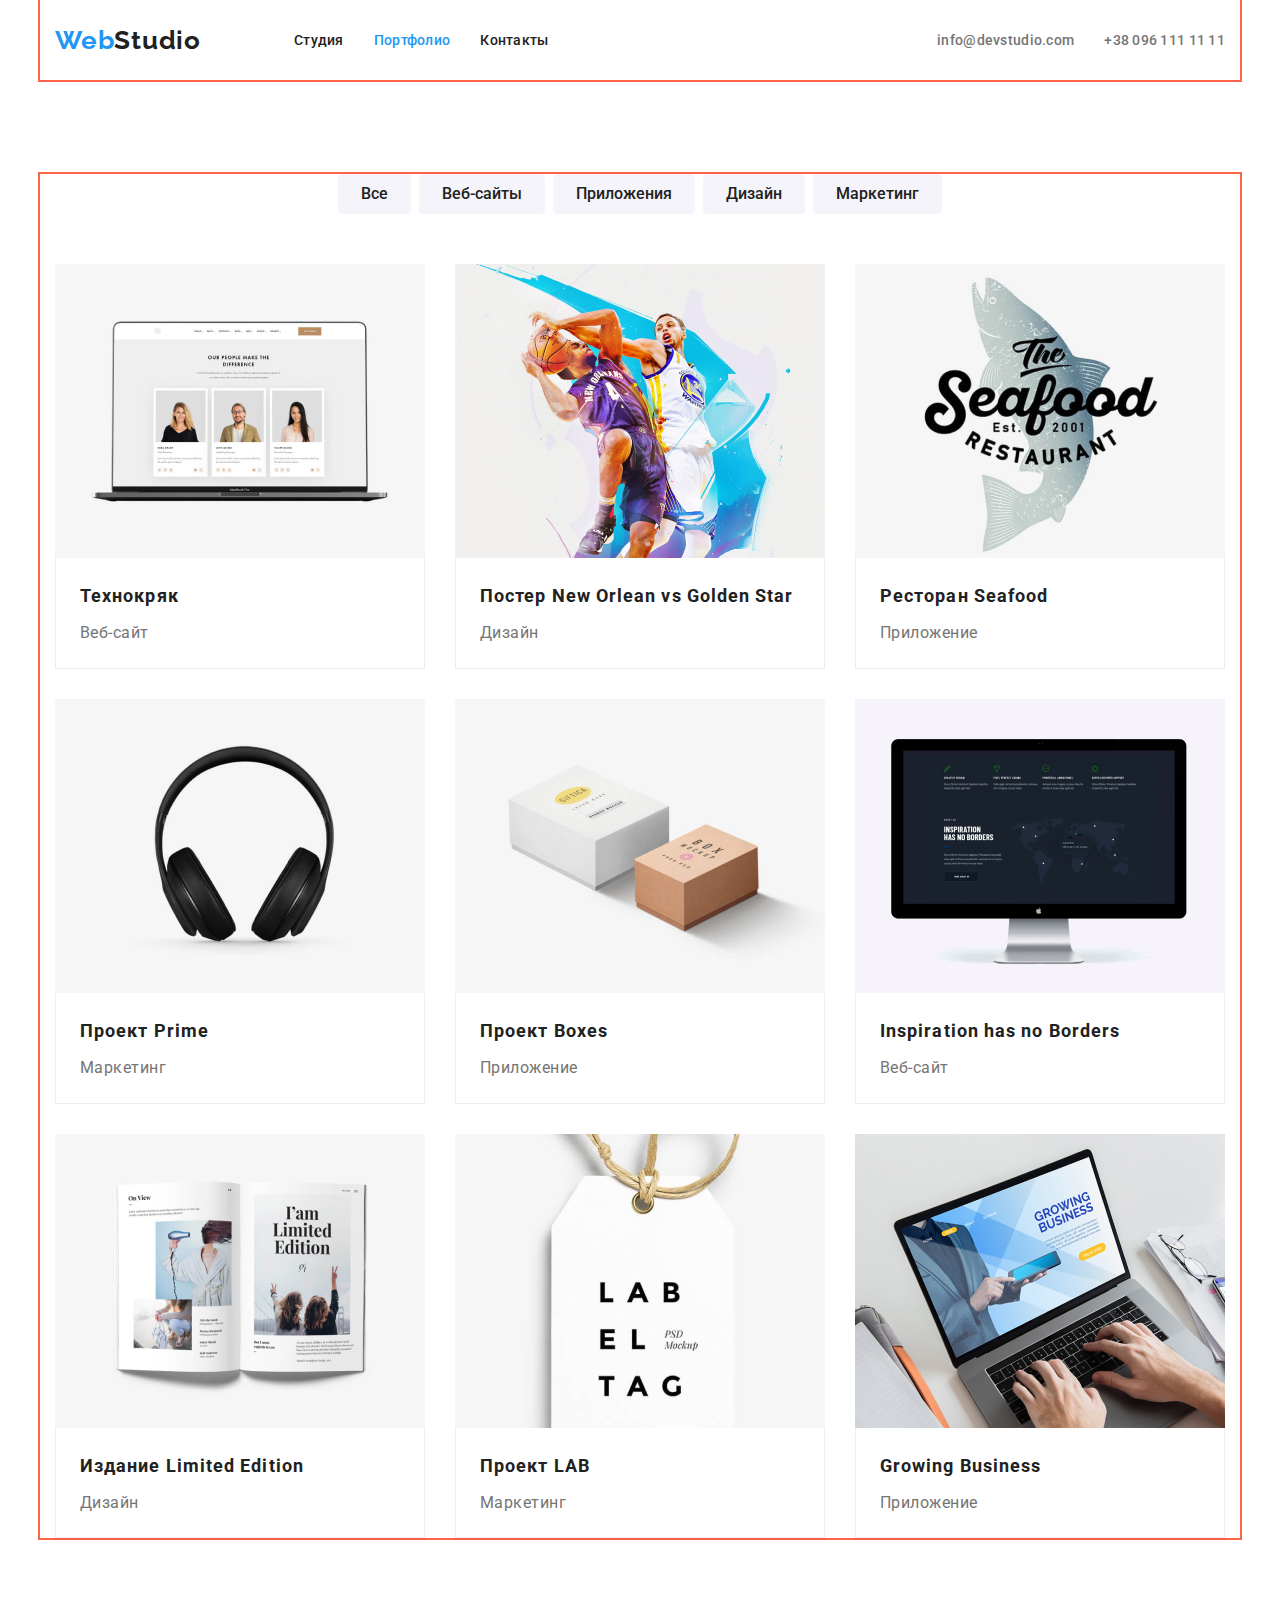
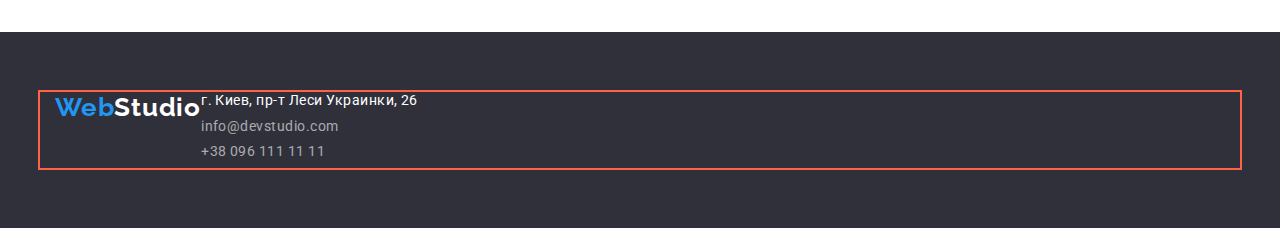
==== portfolio.html @ 422b1730 "a start" ====
<!DOCTYPE html>
<html lang="ru">

<head>
  <meta charset="UTF-8" />
  <meta name="viewport" content="width=device-width, initial-scale=1.0" />
  <title>Студия</title>
  <link href="https://fonts.googleapis.com/css2?family=Raleway:wght@700&family=Roboto:wght@400;500;700;900&display=swap"
    rel="stylesheet">
  <link rel="stylesheet" href="https://cdnjs.cloudflare.com/ajax/libs/modern-normalize/1.0.0/modern-normalize.min.css">
  <link rel="stylesheet" href="./styles/styles.css">
</head>

<body>
  <!--HEDER-->
  <header>
    <nav class="conteiner nav">
      <a class="logo" href="./index.html" aria-label="логотип веб студии">Web<span class="logo-header">Studio</span></a>
      <ul class="site-nav">
        <li class="item"><a href="./index.html" class="link">Студия</a></li>
        <li class="item"><a href="./portfolio.html" class="link current">Портфолио</a></li>
        <li class="item"><a href="" class="link">Контакты</a></li>
      </ul>
      <ul class="contacts-nav">
        <li class="item"><a href="mailto:info@devstudio.com" class="contacts">info@devstudio.com</a></li>
        <li class="item"><a href="tel:+380961111111" class="contacts">+38 096 111 11 11</a></li>
      </ul>

    </nav>
  </header>

  <!-- MAIN -->
  <main>

    <section class="section box">
      <div class="conteiner">
        <h1 class="hidden">Наши работы</h1>
        <!-- RADIO BUTTONS -->
        <ul class="portfolio-nav">
          <li class="item">
            <button title="button" class="button secondary">Все</button>
          </li>
          <li class="item">
            <button title="button" class="button secondary">Веб-сайты</button>
          </li>
          <li class="item">
            <button title="button" class="button secondary">Приложения</button>
          </li>
          <li class="item">
            <button title="button" class="button secondary">Дизайн</button>
          </li>
          <li class="item">
            <button title="button" class="button secondary">Маркетинг</button>
          </li>
        </ul>

        <!-- GALLERY OF WORKS -->
        <ul class="works">
          <li class="item">
            <img class="cart-image" src="./images/portfolio/img.jpg" alt="ноутбук с открытым сайтом на экране"
              width="370" height="294">
            <div class="cart-content">
              <h2 class="title">Технокряк</h2>
              <p class="text">Веб-сайт</p>
            </div>
          </li>
          <li class="item">
            <img class="cart-image" src="./images/portfolio/img2.jpg" alt="два баскетболиста соревнуються за мяч"
              width="370" height="294">
            <div class="cart-content">
              <h2 class="title">Постер <span lang="en">New Orlean vs Golden Star</span></h2>
              <p class="text">Дизайн</p>
            </div>
          </li>
          <li class="item">
            <img class="cart-image" src="./images/portfolio/img3.jpg" alt="логотип ресторана Seafood" width="370"
              height="294">
            <div class="cart-content">
              <h2 class="title">Ресторан <span lang="en">Seafood</span></h2>
              <p class="text">Приложение</p>
            </div>
          </li>
          <li class="item">
            <img class="cart-image" src="./images/portfolio/img4.jpg" alt="черные наушники" width="370" height="294">
            <div class="cart-content">
              <h2 class="title">Проект <span lang="en">Prime</span></h2>
              <p class="text">Маркетинг</p>
            </div>
          </li>
          <li class="item">
            <img class="cart-image" src="./images/portfolio/img5.jpg" alt="две коробки лежат рядом" width="370"
              height="294">
            <div class="cart-content">
              <h2 class="title">Проект <span lang="en">Boxes</span></h2>
              <p class="text">Приложение</p>
            </div>
          </li>
          <li class="item">
            <img class="cart-image" src="./images/portfolio/img6.jpg" alt="монитор с диагнаммой на черном фоне"
              width="370" height="294">
            <div class="cart-content">
              <h2 lang="en" class="title">Inspiration has no Borders</h2>
              <p class="text">Веб-сайт</p>
            </div>
          </li>
          <li class="item">
            <img class="cart-image" src="./images/portfolio/img7.jpg" alt="открытый журнал" width="370" height="294">
            <div class="cart-content">
              <h2 class="title">Издание <span lang="en">Limited Edition</span></h2>
              <p class="text">Дизайн</p>
            </div>
          </li>
          <li class="item">
            <img class="cart-image" src="./images/portfolio/img8.jpg" alt="ярлык с расшифровкой LAB" width="370"
              height="294">
            <div class="cart-content">
              <h2 class="title">Проект <span lang="en">LAB</span></h2>
              <p class="text">Маркетинг</p>
            </div>
          </li>
          <li class="item">
            <img class="cart-image" src="./images/portfolio/img9.jpg" alt="руки печатают на ноутбуке" width="370"
              height="294">
            <div class="cart-content">
              <h2 lang="en" class="title">Growing Business</h2>
              <p class="text">Приложение</p>
            </div>
          </li>
        </ul>
      </div>
    </section>

  </main>

  <!-- FOOTER -->

  <footer class="footer">
    <div class="conteiner">
      <a class="logo" href="./index.html" aria-label="логотип веб студии">Web<span class="logo-footer">Studio</span></a>
      <address>
        <ul>
          <li>
            <a href="https://goo.gl/maps/fzWqz3PfubK45CeYA" target="_blank" class="address-office">г. Киев, пр-т Леси
              Украинки, 26</a>
          </li>
          <li>
            <a href="mailto:info@devstudio.com" class="contacts-footer">info@devstudio.com</a>
          </li>
          <li>
            <a href="tel:+380961111111" class="contacts-footer">+38 096 111 11 11</a>
          </li>
        </ul>
      </address>
    </div>
  </footer>

</body>

</html>
---- styles/styles.css ----
:root {
  --primery-text-collor: #757575;
  --title-text-collor: #212121;
  --accent-collor: #2196f3;
  --white-collor: #fff;
  --background: #2f303a;
  --background-button: #f5f4fa;
  --contacts-footer-text: rgba(255, 255, 255, 0.6);
  --border-carts: #EEEEEE;
}

body {
  background-color: var(--white-collor);
  color: var(--primery-text-collor);
  font-family: "Roboto", sans-serif;
  font-style: normal;
  letter-spacing: 0.03em;
}

/* Утилиты */
ul {
  list-style: none;
  padding: 0px;
  margin: 0px;
}
.hidden {
  display: none;
}
.item:not(:last-child) {
  margin-right: 30px;
}
img {
  display: block;
}

/* CONTEINER */
.conteiner {
  width: 1200px;
  margin: 0 auto;
  padding: 0px 15px;
  outline: 2px solid tomato;
}

/* SECTION */
.section-title {
  margin-top: 0px;
  margin-bottom: 50px;
  color: var(--title-text-collor);
  font-weight: 700;
  font-size: 36px;
  line-height: 1.16;
  text-align: center;
 }
.section {
  padding-top: 94px;
   /* background-color: teal; */
}
.box {
  padding-bottom: 94px;
}

/* LOGO */
.logo {
  color: var(--accent-collor);
  text-decoration: none;
  font-family: "Raleway", sans-serif;
  font-weight: 700;
  font-size: 26px;
  line-height: 1.19;
  letter-spacing: 0.03em;
}
.logo-header {
  color: var(--title-text-collor);
}

/* NAV */
.nav {
  display: flex;
  align-items: center;
}
.site-nav {
  display: flex;
  margin-left: 93px;
}
.site-nav .item-nav + .item-nav {
  margin-left: 50px;
}
.link {
  display: block;
  padding-top: 32px;
  padding-bottom: 32px;

  color: var(--title-text-collor);
  text-decoration: none;
  font-weight: 500;
  font-size: 14px;
  line-height: 1, 14;
  letter-spacing: 0.02em;
}
.link:hover,
.link:focus {
  color: var(--accent-collor);
}
.site-nav .link.current {
  color: var(--accent-collor);
}

/* CONTACTS-NAV */
.contacts-nav {
  display: flex;
  margin-left: auto;
  }
.contacts-nav .item-nav + .item-nav {
  margin-left: 50px;
}
.contacts {
  display: block;
  padding-top: 32px;
  padding-bottom: 32px;

  color: var(--primery-text-collor);
  font-style: normal;
  text-decoration: none;
  font-weight: 500;
  font-size: 14px;
  line-height: 1, 14;
  letter-spacing: 0.02em;
}
.contacts:hover,
.contacts:focus {
  color: var(--accent-collor);
}

/* FOOTER */
.footer {
  padding: 60px 0px;
  background-color: var(--background);
  font-size: 14px;
  line-height: 1, 7;
}
.footer .conteiner{
  display: flex;
  align-items: flex-start;
}
.footer .logo {
  display: block;
  margin-bottom: 10px;
}
.logo-footer { 
  color: var(--white-collor);
}
.address-office {
  display: block;
  margin-bottom: 9px;
  color: var(--white-collor);
  font-style: normal;
  text-decoration: none;
}
.contacts-footer {
  display: block;
  margin-bottom: 9px;
  color: var(--contacts-footer-text);
  font-style: normal;
  text-decoration: none;
}
.title.social {
  margin-bottom: 20px;
  font-weight: 700;
  font-size: 14px;
  line-height: 1,14;
  text-transform: uppercase;
  color: var(--white-collor);
}
.social-link {
  display: inline-block;
  width: 44px;
  height: 44px;
  background-color: rgba(255, 255, 255, 0.1);
  border-radius: 50%;
  background-repeat: no-repeat;
  background-size: 20px;
  background-position: center;
}
.instagram {
  background-image: url();
}

/* BUTTON */
.button {
  display: inline-block;
  border-radius: 4px;
  text-align: center;
  border: 1px solid transparent;
  background-color: var(--background-button);
  color: var(--title-text-collor);
  font-family: inherit;
}
.button.primary {
  padding: 10px 32px;
  min-width: 200px;
  height: 50px;
  background-color: var(--accent-collor);
  color: var(--white-collor);
  font-weight: 700;
  font-size: 16px;
  line-height: 1.9;
  letter-spacing: 0.06em;
}
.button.secondary {
  padding: 6px 22px;
  background-color: var(--background-button);
  color: var(--title-text-collor);
  font-weight: 500;
  font-size: 16px;
  line-height: 1.6;
}
.button.secondary:hover,
.button.secondary:focus {
  background-color: var(--accent-collor);
  color: var(--white-collor);
}


/*MAIN Studi*/
.hero {
  background-color: var(--background);
  text-align: center;
  padding-top: 200px;
  padding-bottom: 200px;
}
.hero-title {
  margin-top: 0px;
  margin-bottom: 30px;
  color: var(--white-collor);
  font-weight: 900;
  font-size: 44px;
  line-height: 1.36;
  letter-spacing: 0.06em;
  text-transform: uppercase;
}

/* FEATURES */
.features {
  display: flex;
}
.features .item {
  width: 270px;
}
.features .title {
  margin-top: 0px;
  margin-bottom: 10px;
  color: var(--title-text-collor);
  font-weight: 700;
  font-size: 14px;
  line-height: 1.14;
  text-transform: uppercase;
}
.features .text {
  margin-top: 0px;
  margin-bottom: 0px;
  font-size: 14px;
  line-height: 1.71;
}

/* SERVICES */
.services {
  display: flex;
}

/* TEAM */
.team {
  display: flex;
}
.team-bg {
  background-color: var(--background-button);
}
.team .title {
  margin-top: 0px;
  margin-bottom: 10px;
  color: var(--title-text-collor);
  font-weight: 500;
  font-size: 16px;
  line-height: 1.18;
}
.profession {
  margin-top: 0px;
  margin-bottom: 0px;
  font-size: 16px;
  line-height: 1.18;
}
.team-cart {
  width: 270px;
  text-align: center;
  padding: 30px 0px;
  background-color: var(--white-collor);
  border: 1px solid var(--border-carts);
  border-top: 0px;
  border-radius: 0px 0px 4px 4px;
}

/*MAIN Portfolio*/
.portfolio-nav {
  display: flex;
  justify-content: center;
  padding-bottom: 50px;  
}
.portfolio-nav .item:not(:last-child){
  margin-right: 8px;
}
.works {
  display: flex;
  flex-wrap: wrap;
}
.works .item {
  width: 370px;
  margin-right: 30px;
  margin-bottom: 30px;
}
.works .item:nth-child(3n) {
  margin-right: 0;
}
.works .item:nth-last-child(-n+3){
  margin-bottom: 0;
}
.works .title {
  margin-top: 0px;
  margin-bottom: 4px;
  color: var(--title-text-collor);
  font-weight: 700;
  font-size: 18px;
  line-height: 2;
  letter-spacing: 0.06em;
}
.works .text {
  margin-top: 0px;
  margin-bottom: 0px;
  font-size: 16px;
  line-height: 1.87;
}
.cart-content {
  width: 370px;
  padding: 20px 24px;
  border: 1px solid var(--border-carts);
  border-top-width: 0px;
}
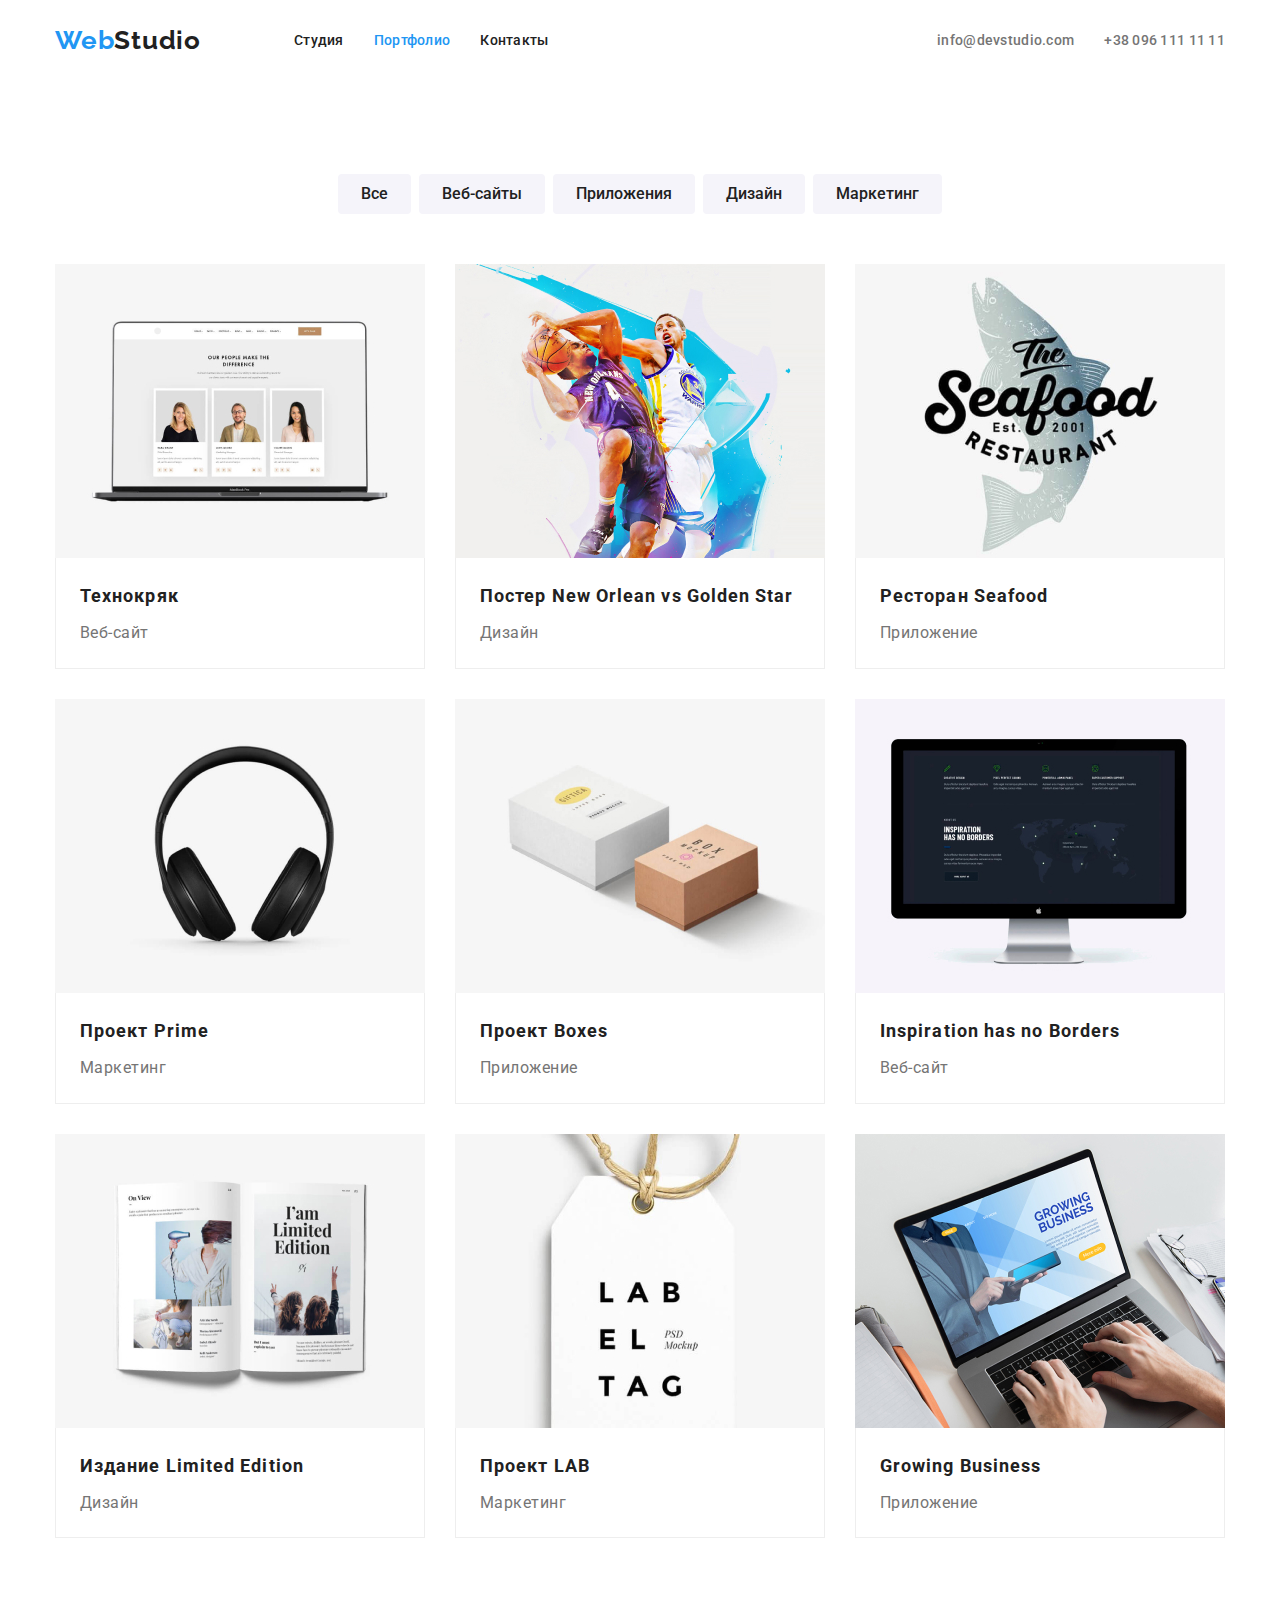
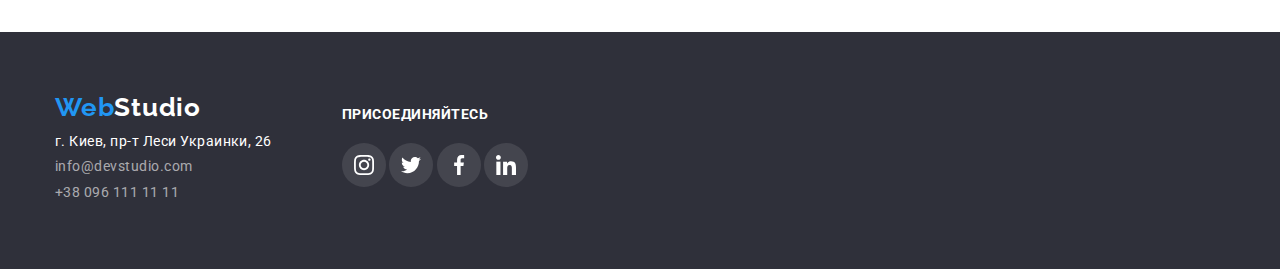
==== commit 0782c860: "оформлены простые иконки" ====
--- a/portfolio.html
+++ b/portfolio.html
@@ -136,8 +136,9 @@
 
   <footer class="footer">
     <div class="conteiner">
-      <a class="logo" href="./index.html" aria-label="логотип веб студии">Web<span class="logo-footer">Studio</span></a>
-      <address>
+      <div>
+        <a class="logo" href="./index.html" aria-label="логотип веб студии">Web<span
+            class="logo-footer">Studio</span></a>
         <ul>
           <li>
             <a href="https://goo.gl/maps/fzWqz3PfubK45CeYA" target="_blank" class="address-office">г. Киев, пр-т Леси
@@ -150,7 +151,16 @@
             <a href="tel:+380961111111" class="contacts-footer">+38 096 111 11 11</a>
           </li>
         </ul>
-      </address>
+      </div>
+      <div class="social-list">
+        <h3 class="title social">Присоединяйтесь</h3>
+        <ul>
+          <li class="social-link instagram"><a href=""></a></li>
+          <li class="social-link twitter"><a href=""></a></li>
+          <li class="social-link facebook"><a href=""></a></li>
+          <li class="social-link linkedin"><a href=""></a></li>
+        </ul>
+      </div>
     </div>
   </footer>
 
--- a/styles/styles.css
+++ b/styles/styles.css
@@ -17,6 +17,7 @@
   letter-spacing: 0.03em;
 }
 
+
 /* Утилиты */
 ul {
   list-style: none;
@@ -33,144 +34,8 @@
   display: block;
 }
 
-/* CONTEINER */
-.conteiner {
-  width: 1200px;
-  margin: 0 auto;
-  padding: 0px 15px;
-  outline: 2px solid tomato;
-}
-
-/* SECTION */
-.section-title {
-  margin-top: 0px;
-  margin-bottom: 50px;
-  color: var(--title-text-collor);
-  font-weight: 700;
-  font-size: 36px;
-  line-height: 1.16;
-  text-align: center;
- }
-.section {
-  padding-top: 94px;
-   /* background-color: teal; */
-}
-.box {
-  padding-bottom: 94px;
-}
-
-/* LOGO */
-.logo {
-  color: var(--accent-collor);
-  text-decoration: none;
-  font-family: "Raleway", sans-serif;
-  font-weight: 700;
-  font-size: 26px;
-  line-height: 1.19;
-  letter-spacing: 0.03em;
-}
-.logo-header {
-  color: var(--title-text-collor);
-}
-
-/* NAV */
-.nav {
-  display: flex;
-  align-items: center;
-}
-.site-nav {
-  display: flex;
-  margin-left: 93px;
-}
-.site-nav .item-nav + .item-nav {
-  margin-left: 50px;
-}
-.link {
-  display: block;
-  padding-top: 32px;
-  padding-bottom: 32px;
-
-  color: var(--title-text-collor);
-  text-decoration: none;
-  font-weight: 500;
-  font-size: 14px;
-  line-height: 1, 14;
-  letter-spacing: 0.02em;
-}
-.link:hover,
-.link:focus {
-  color: var(--accent-collor);
-}
-.site-nav .link.current {
-  color: var(--accent-collor);
-}
-
-/* CONTACTS-NAV */
-.contacts-nav {
-  display: flex;
-  margin-left: auto;
-  }
-.contacts-nav .item-nav + .item-nav {
-  margin-left: 50px;
-}
-.contacts {
-  display: block;
-  padding-top: 32px;
-  padding-bottom: 32px;
-
-  color: var(--primery-text-collor);
-  font-style: normal;
-  text-decoration: none;
-  font-weight: 500;
-  font-size: 14px;
-  line-height: 1, 14;
-  letter-spacing: 0.02em;
-}
-.contacts:hover,
-.contacts:focus {
-  color: var(--accent-collor);
-}
-
-/* FOOTER */
-.footer {
-  padding: 60px 0px;
-  background-color: var(--background);
-  font-size: 14px;
-  line-height: 1, 7;
-}
-.footer .conteiner{
-  display: flex;
-  align-items: flex-start;
-}
-.footer .logo {
-  display: block;
-  margin-bottom: 10px;
-}
-.logo-footer { 
-  color: var(--white-collor);
-}
-.address-office {
-  display: block;
-  margin-bottom: 9px;
-  color: var(--white-collor);
-  font-style: normal;
-  text-decoration: none;
-}
-.contacts-footer {
-  display: block;
-  margin-bottom: 9px;
-  color: var(--contacts-footer-text);
-  font-style: normal;
-  text-decoration: none;
-}
-.title.social {
-  margin-bottom: 20px;
-  font-weight: 700;
-  font-size: 14px;
-  line-height: 1,14;
-  text-transform: uppercase;
-  color: var(--white-collor);
-}
+
+/* SOCIAL LINK */
 .social-link {
   display: inline-block;
   width: 44px;
@@ -181,8 +46,170 @@
   background-size: 20px;
   background-position: center;
 }
-.instagram {
-  background-image: url();
+
+
+/* CONTEINER */
+.conteiner {
+  width: 1200px;
+  margin: 0 auto;
+  padding: 0px 15px;
+  /* outline: 2px solid tomato; */
+}
+
+
+/* SECTION */
+.section-title {
+  margin-top: 0px;
+  margin-bottom: 50px;
+  color: var(--title-text-collor);
+  font-weight: 700;
+  font-size: 36px;
+  line-height: 1.16;
+  text-align: center;
+ }
+.section {
+  padding-top: 94px;
+   /* background-color: teal; */
+}
+.box {
+  padding-bottom: 94px;
+}
+
+
+/* LOGO */
+.logo {
+  color: var(--accent-collor);
+  text-decoration: none;
+  font-family: "Raleway", sans-serif;
+  font-weight: 700;
+  font-size: 26px;
+  line-height: 1.19;
+  letter-spacing: 0.03em;
+}
+.logo-header {
+  color: var(--title-text-collor);
+}
+
+
+/* NAV */
+.nav {
+  display: flex;
+  align-items: center;
+}
+.site-nav {
+  display: flex;
+  margin-left: 93px;
+}
+.site-nav .item-nav + .item-nav {
+  margin-left: 50px;
+}
+.link {
+  display: block;
+  padding-top: 32px;
+  padding-bottom: 32px;
+
+  color: var(--title-text-collor);
+  text-decoration: none;
+  font-weight: 500;
+  font-size: 14px;
+  line-height: 1, 14;
+  letter-spacing: 0.02em;
+}
+.link:hover,
+.link:focus {
+  color: var(--accent-collor);
+}
+.site-nav .link.current {
+  color: var(--accent-collor);
+}
+
+
+/* CONTACTS-NAV */
+.contacts-nav {
+  display: flex;
+  margin-left: auto;
+  }
+.contacts-nav .item-nav + .item-nav {
+  margin-left: 50px;
+}
+.contacts {
+  display: block;
+  padding-top: 32px;
+  padding-bottom: 32px;
+
+  color: var(--primery-text-collor);
+  font-style: normal;
+  text-decoration: none;
+  font-weight: 500;
+  font-size: 14px;
+  line-height: 1, 14;
+  letter-spacing: 0.02em;
+}
+.contacts:hover,
+.contacts:focus {
+  color: var(--accent-collor);
+}
+
+
+/* FOOTER */
+.footer {
+  padding: 60px 0px;
+  background-color: var(--background);
+  font-size: 14px;
+  line-height: 1, 7;
+}
+.footer .conteiner{
+  display: flex;
+  align-items: flex-start;
+}
+.footer .logo {
+  display: block;
+  margin-bottom: 10px;
+}
+.logo-footer { 
+  color: var(--white-collor);
+}
+.address-office {
+  display: block;
+  margin-bottom: 9px;
+  color: var(--white-collor);
+  font-style: normal;
+  text-decoration: none;
+}
+.contacts-footer {
+  display: block;
+  margin-bottom: 9px;
+  color: var(--contacts-footer-text);
+  font-style: normal;
+  text-decoration: none;
+}
+.footer .social-list {
+  margin-left: 70px;
+  margin-right: 94px;
+}
+.title.social {
+  margin-bottom: 20px;
+  font-weight: 700;
+  font-size: 14px;
+  line-height: 1,14;
+  text-transform: uppercase;
+  color: var(--white-collor);
+}
+.footer .social-link:hover,
+.footer .social-link:focus {
+  background-color: var(--accent-collor);
+}
+.footer .instagram  {
+  background-image: url(../images/icon/instagram-footer.svg);
+}
+.footer .twitter {
+  background-image: url(../images/icon/twitter-footer.svg);
+}
+.footer .facebook {
+  background-image: url(../images/icon/facebook-footer.svg);
+}
+.footer .linkedin {
+  background-image: url(../images/icon/linkedin-footer.svg);
 }
 
 /* BUTTON */
@@ -227,6 +254,15 @@
   text-align: center;
   padding-top: 200px;
   padding-bottom: 200px;
+  height: 600px;
+  max-width: 1600px;
+  margin-left: auto;
+  margin-right: auto;
+  background-image: linear-gradient(to right, rgba(47, 48, 58, 0.4), rgba(47, 48, 58, 0.4) ),
+    url(../images/header/Img.jpg);
+  background-size: cover;
+  background-repeat: no-repeat;
+  background-position: center;
 }
 .hero-title {
   margin-top: 0px;
@@ -239,6 +275,7 @@
   text-transform: uppercase;
 }
 
+
 /* FEATURES */
 .features {
   display: flex;
@@ -246,6 +283,29 @@
 .features .item {
   width: 270px;
 }
+.features .item::before {
+  display: block;
+  content: '';
+  height: 120px;
+  margin-bottom: 30px;
+  background-color: var(--background-button);
+  border-radius: 4px;
+  background-repeat: no-repeat;
+  background-position: center;
+  background-size: auto;
+  }
+.item.icon-antenna::before {
+  background-image: url(../images/icon/antenna.svg);  
+}
+.item.icon-clock::before {
+  background-image: url(../images/icon/clock.svg);  
+}
+.item.icon-diagram::before {
+  background-image: url(../images/icon/diagram.svg);  
+}
+.item.icon-astronaut::before {
+  background-image: url(../images/icon/astronaut.svg);  
+}
 .features .title {
   margin-top: 0px;
   margin-bottom: 10px;
@@ -262,10 +322,12 @@
   line-height: 1.71;
 }
 
+
 /* SERVICES */
 .services {
   display: flex;
 }
+
 
 /* TEAM */
 .team {
@@ -298,6 +360,18 @@
   border-radius: 0px 0px 4px 4px;
 }
 
+
+/* CLIENTS */
+.clients{
+  display: flex;
+}
+.clients .item {
+  width: 170px;
+  height: 90px;
+  border: 1px solid #AFB1B8;
+  border-radius: 4px;
+}
+
 /*MAIN Portfolio*/
 .portfolio-nav {
   display: flex;
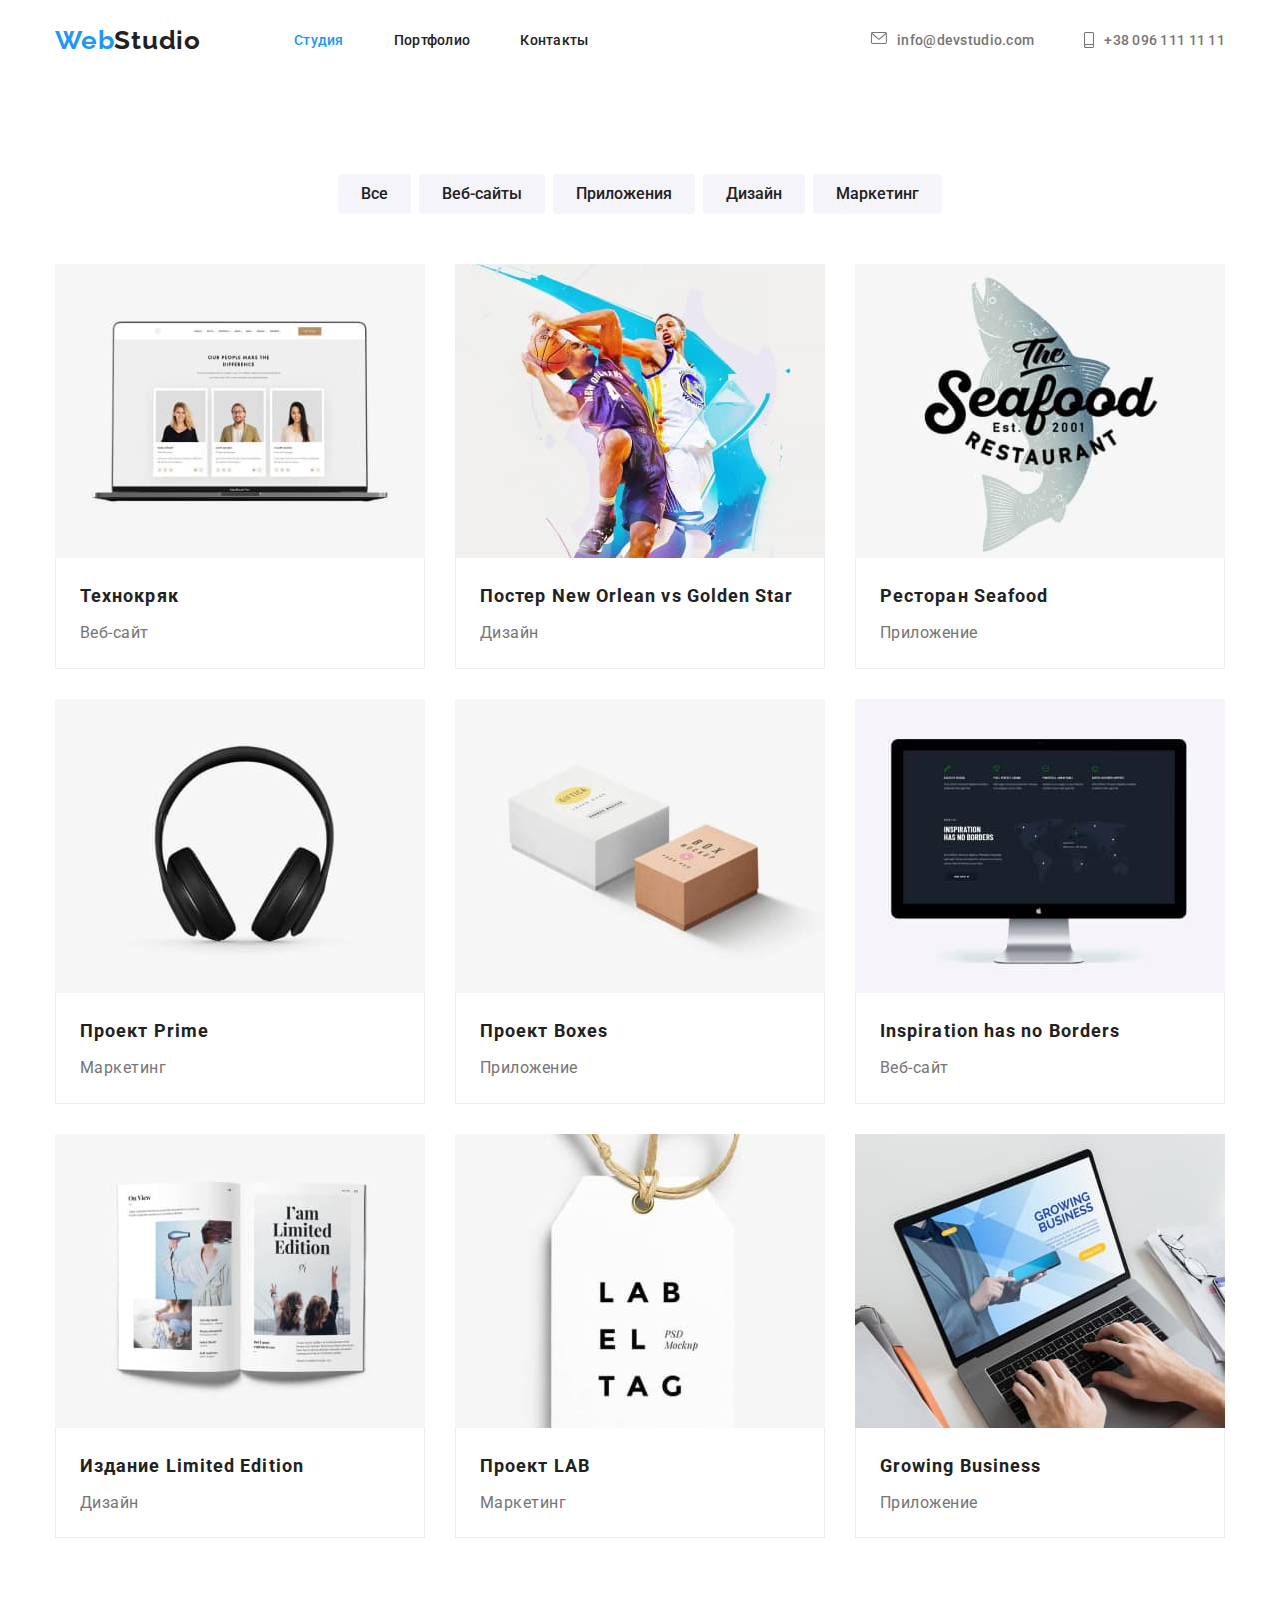
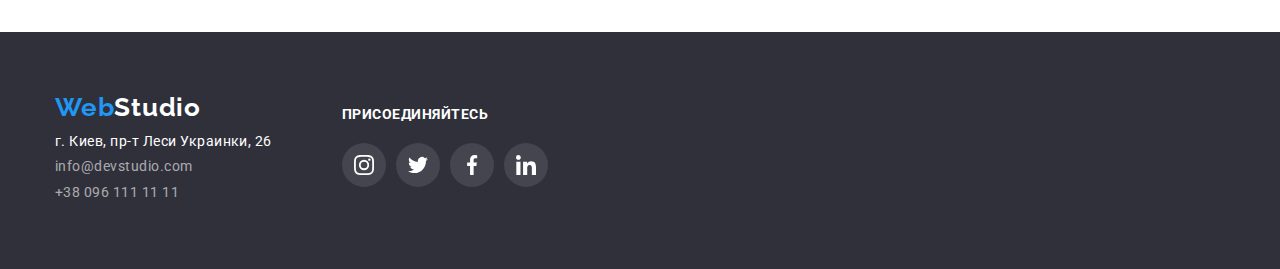
==== commit 9b4c5285: "добавление svg, bg и эффект тени" ====
--- a/portfolio.html
+++ b/portfolio.html
@@ -14,19 +14,29 @@
 <body>
   <!--HEDER-->
   <header>
-    <nav class="conteiner nav">
-      <a class="logo" href="./index.html" aria-label="логотип веб студии">Web<span class="logo-header">Studio</span></a>
-      <ul class="site-nav">
-        <li class="item"><a href="./index.html" class="link">Студия</a></li>
-        <li class="item"><a href="./portfolio.html" class="link current">Портфолио</a></li>
-        <li class="item"><a href="" class="link">Контакты</a></li>
-      </ul>
-      <ul class="contacts-nav">
-        <li class="item"><a href="mailto:info@devstudio.com" class="contacts">info@devstudio.com</a></li>
-        <li class="item"><a href="tel:+380961111111" class="contacts">+38 096 111 11 11</a></li>
-      </ul>
-
-    </nav>
+    <section class="conteiner">
+      <div class="nav">
+        <a class="logo" href="./index.html" aria-label="логотип веб студии">Web<span
+            class="logo-header">Studio</span></a>
+        <nav>
+          <ul class="site-nav">
+            <li class="item-nav"><a href="./index.html" class="link current">Студия</a></li>
+            <li class="item-nav"><a href="./portfolio.html" class="link">Портфолио</a></li>
+            <li class="item-nav"><a href="" class="link">Контакты</a></li>
+          </ul>
+        </nav>
+        <ul class="contacts-nav">
+          <li class="item-nav"><a href="mailto:info@devstudio.com" class="contacts">
+              <svg class="address-svg" width="16" height="12">
+                <use href="./images/sprite.svg#envelope"></use>
+              </svg> info@devstudio.com</a></li>
+          <li class="item-nav"><a href="tel:+380961111111" class="contacts">
+              <svg class="address-svg" width="10" height="16">
+                <use href="./images/sprite.svg#smartphone"></use>
+              </svg>+38 096 111 11 11</a></li>
+        </ul>
+      </div>
+    </section>
   </header>
 
   <!-- MAIN -->
@@ -154,11 +164,19 @@
       </div>
       <div class="social-list">
         <h3 class="title social">Присоединяйтесь</h3>
-        <ul>
-          <li class="social-link instagram"><a href=""></a></li>
-          <li class="social-link twitter"><a href=""></a></li>
-          <li class="social-link facebook"><a href=""></a></li>
-          <li class="social-link linkedin"><a href=""></a></li>
+        <ul class="social-list-link">
+          <li><a class="social-link" href=""><svg>
+                <use href="./images/sprite.svg#instagram"></use>
+              </svg></a></li>
+          <li><a class="social-link" href=""><svg>
+                <use href="./images/sprite.svg#twitter"></use>
+              </svg></a></li>
+          <li><a class="social-link" href=""><svg>
+                <use href="./images/sprite.svg#facebook"></use>
+              </svg></a></li>
+          <li><a class="social-link" href=""><svg>
+                <use href="./images/sprite.svg#linkedin"></use>
+              </svg></a></li>
         </ul>
       </div>
     </div>
--- a/styles/styles.css
+++ b/styles/styles.css
@@ -7,6 +7,7 @@
   --background-button: #f5f4fa;
   --contacts-footer-text: rgba(255, 255, 255, 0.6);
   --border-carts: #EEEEEE;
+  --icon: #AFB1B8;
 }
 
 body {
@@ -37,14 +38,13 @@
 
 /* SOCIAL LINK */
 .social-link {
-  display: inline-block;
+  display: flex;
+  align-items: center;
+  justify-content: center;
   width: 44px;
   height: 44px;
   background-color: rgba(255, 255, 255, 0.1);
   border-radius: 50%;
-  background-repeat: no-repeat;
-  background-size: 20px;
-  background-position: center;
 }
 
 
@@ -133,10 +133,10 @@
   margin-left: 50px;
 }
 .contacts {
-  display: block;
+  display: flex;
   padding-top: 32px;
   padding-bottom: 32px;
-
+  justify-content: center;
   color: var(--primery-text-collor);
   font-style: normal;
   text-decoration: none;
@@ -149,6 +149,13 @@
 .contacts:focus {
   color: var(--accent-collor);
 }
+.address-svg {
+  margin-right: 10px;
+  fill: var(--primery-text-collor);
+}
+.contacts:hover .address-svg {
+  fill: var(--accent-collor);
+}
 
 
 /* FOOTER */
@@ -183,33 +190,34 @@
   font-style: normal;
   text-decoration: none;
 }
+.title.social {
+  margin-bottom: 20px;
+  font-weight: 700;
+  font-size: 14px;
+  line-height: 1,14;
+  text-transform: uppercase;
+  color: var(--white-collor);
+}
 .footer .social-list {
   margin-left: 70px;
   margin-right: 94px;
 }
-.title.social {
-  margin-bottom: 20px;
-  font-weight: 700;
-  font-size: 14px;
-  line-height: 1,14;
-  text-transform: uppercase;
-  color: var(--white-collor);
-}
 .footer .social-link:hover,
 .footer .social-link:focus {
   background-color: var(--accent-collor);
 }
-.footer .instagram  {
-  background-image: url(../images/icon/instagram-footer.svg);
-}
-.footer .twitter {
-  background-image: url(../images/icon/twitter-footer.svg);
-}
-.footer .facebook {
-  background-image: url(../images/icon/facebook-footer.svg);
-}
-.footer .linkedin {
-  background-image: url(../images/icon/linkedin-footer.svg);
+.footer .social-list svg {
+  width: 20px;
+  height: 20px;
+  fill: var(--white-collor);
+}
+.social-list-link {
+  display: flex;
+  justify-content: space-between;
+  margin-top: 16px;
+}
+.social-list-link li:not(:last-child){
+  margin-right: 10px;
 }
 
 /* BUTTON */
@@ -259,7 +267,7 @@
   margin-left: auto;
   margin-right: auto;
   background-image: linear-gradient(to right, rgba(47, 48, 58, 0.4), rgba(47, 48, 58, 0.4) ),
-    url(../images/header/Img.jpg);
+    url(../images/header/hero.jpg);
   background-size: cover;
   background-repeat: no-repeat;
   background-position: center;
@@ -336,6 +344,10 @@
 .team-bg {
   background-color: var(--background-button);
 }
+.team .item {
+  border-radius: 0px 0px 4px 4px;
+  box-shadow: 0px 1px 3px rgba(0, 0, 0, 0.12), 0px 1px 1px rgba(0, 0, 0, 0.14), 0px 2px 1px rgba(0, 0, 0, 0.2);
+}
 .team .title {
   margin-top: 0px;
   margin-bottom: 10px;
@@ -355,21 +367,50 @@
   text-align: center;
   padding: 30px 0px;
   background-color: var(--white-collor);
-  border: 1px solid var(--border-carts);
   border-top: 0px;
   border-radius: 0px 0px 4px 4px;
 }
+.social-team-list {
+  display: flex;
+  justify-content: space-between;
+  margin-top: 16px;
+  margin-left: 30px;
+  width: 206px;
+}
+.team .social-link:hover {
+  background-color: var(--accent-collor);  
+}
+.team .social-link svg {
+  width: 20px;
+  height: 20px;
+  fill: var(--icon);
+}
+.team .social-link:hover svg {
+  fill: var(--white-collor)
+}
 
 
 /* CLIENTS */
-.clients{
-  display: flex;
-}
-.clients .item {
+.clients-list{
+  display: flex;
+}
+.clients-list .client {
+  display: flex;
+  align-items: center;
+  justify-content: center;
   width: 170px;
   height: 90px;
-  border: 1px solid #AFB1B8;
+  border: 1px solid var(--icon);
   border-radius: 4px;
+}
+.clients-list .client:hover {
+  border: 1px solid var(--accent-collor);
+}
+.client svg {
+  fill: var(--icon);
+}
+.client:hover svg {
+  fill: var(--accent-collor)
 }
 
 /*MAIN Portfolio*/
@@ -417,3 +458,6 @@
   border: 1px solid var(--border-carts);
   border-top-width: 0px;
 }
+.works .item:hover {
+  box-shadow: 0px 4px 4px 0px rgba(0, 0, 0, 0.25);
+}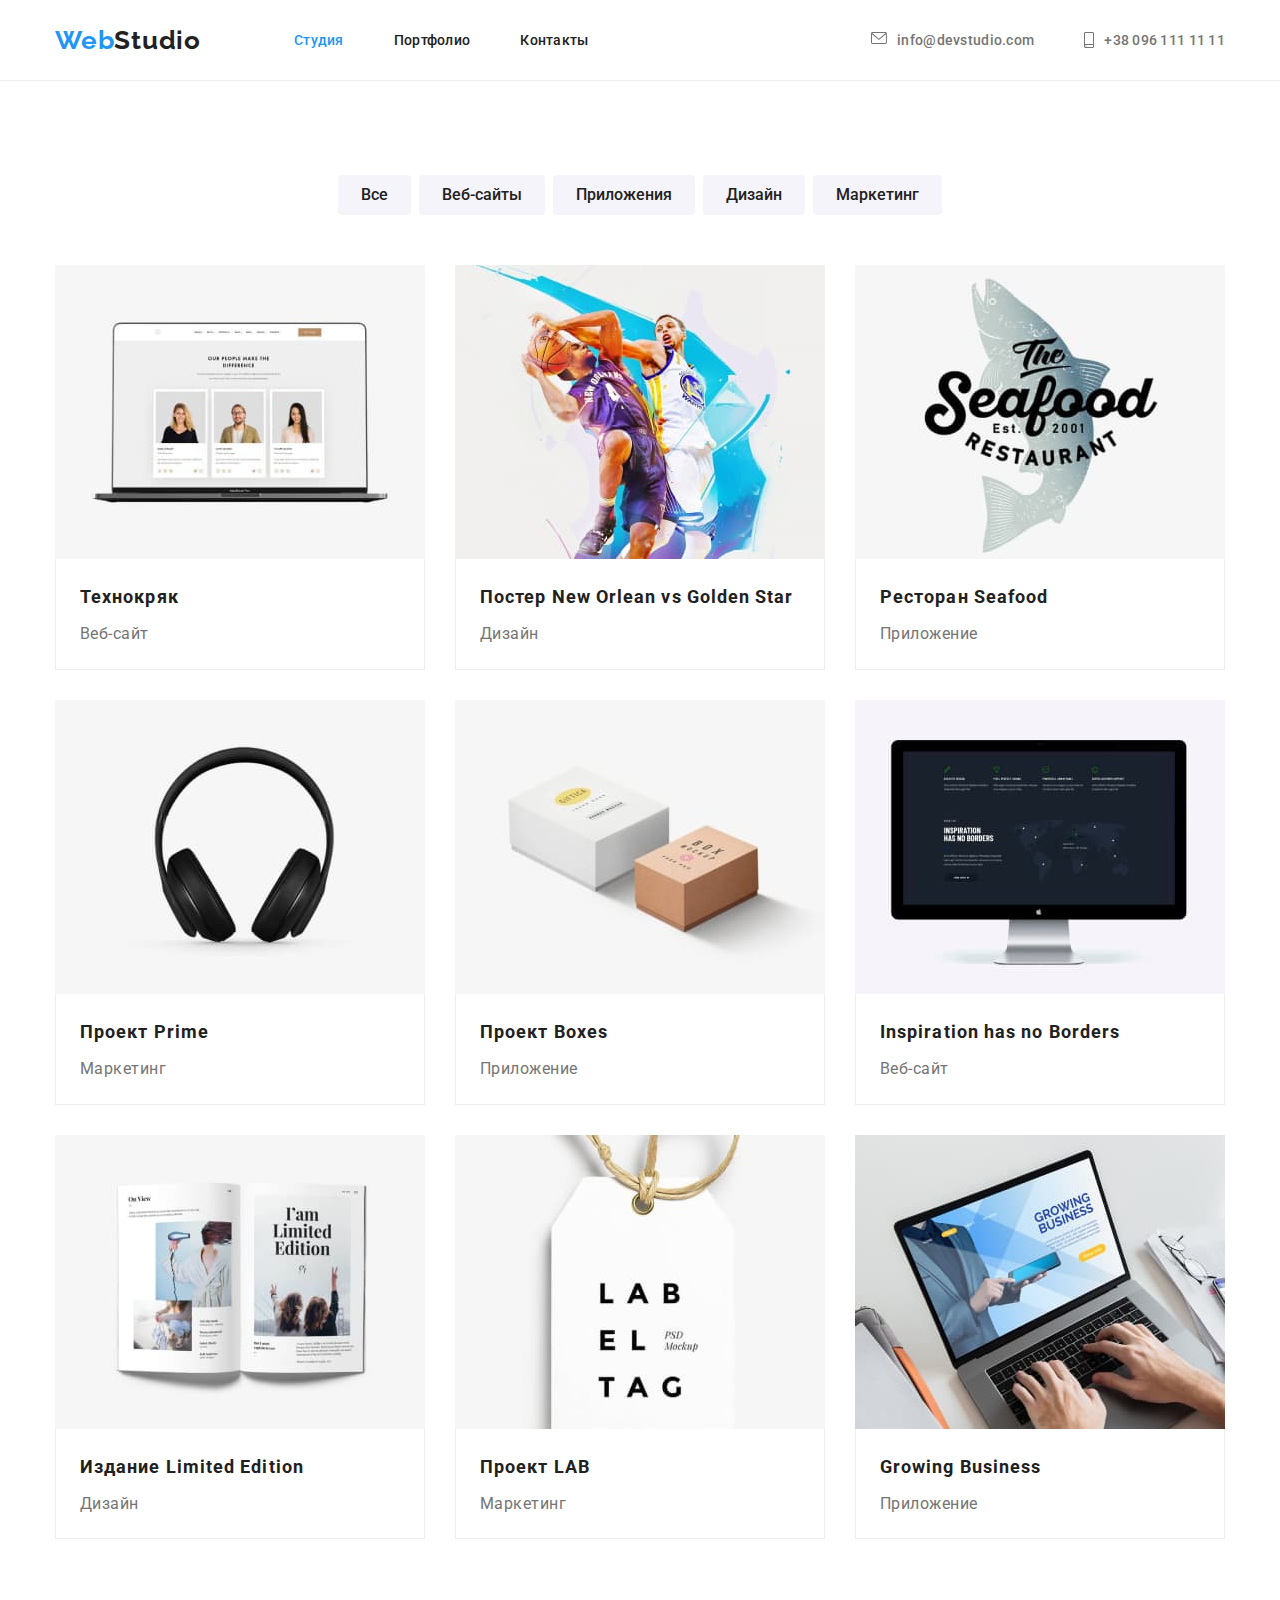
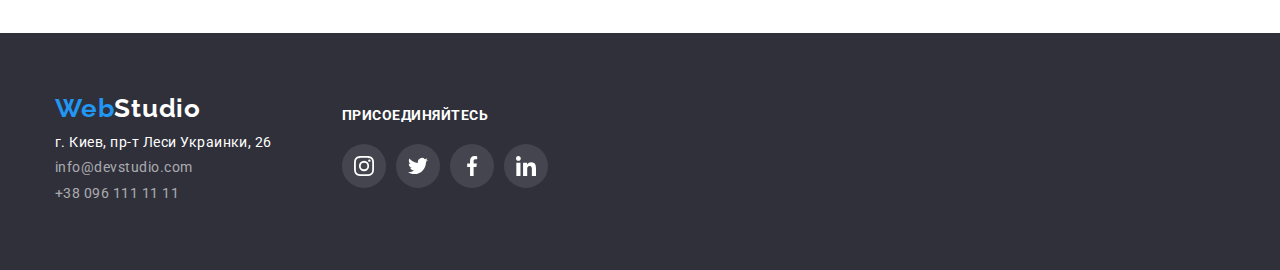
==== commit fb456b5c: "добавлен фокус, добавлен бордер в хедере портфолио" ====
--- a/portfolio.html
+++ b/portfolio.html
@@ -13,7 +13,7 @@
 
 <body>
   <!--HEDER-->
-  <header>
+  <header class="hedder-portfolio">
     <section class="conteiner">
       <div class="nav">
         <a class="logo" href="./index.html" aria-label="логотип веб студии">Web<span
--- a/styles/styles.css
+++ b/styles/styles.css
@@ -153,7 +153,8 @@
   margin-right: 10px;
   fill: var(--primery-text-collor);
 }
-.contacts:hover .address-svg {
+.contacts:hover .address-svg,
+.contacts:focus .address-svg {
   fill: var(--accent-collor);
 }
 
@@ -377,7 +378,8 @@
   margin-left: 30px;
   width: 206px;
 }
-.team .social-link:hover {
+.team .social-link:hover,
+.team .social-link:focus {
   background-color: var(--accent-collor);  
 }
 .team .social-link svg {
@@ -385,7 +387,8 @@
   height: 20px;
   fill: var(--icon);
 }
-.team .social-link:hover svg {
+.team .social-link:hover svg,
+.team .social-link:focus svg{
   fill: var(--white-collor)
 }
 
@@ -403,13 +406,15 @@
   border: 1px solid var(--icon);
   border-radius: 4px;
 }
-.clients-list .client:hover {
+.clients-list .client:hover,
+.clients-list .client:focus {
   border: 1px solid var(--accent-collor);
 }
 .client svg {
   fill: var(--icon);
 }
-.client:hover svg {
+.client:hover svg,
+.client:focus svg {
   fill: var(--accent-collor)
 }
 
@@ -458,6 +463,10 @@
   border: 1px solid var(--border-carts);
   border-top-width: 0px;
 }
-.works .item:hover {
+.works .item:hover,
+.works .item:focus {
   box-shadow: 0px 4px 4px 0px rgba(0, 0, 0, 0.25);
+}
+.hedder-portfolio {
+  border-bottom: 1px solid rgba(236, 236, 236, 1);
 }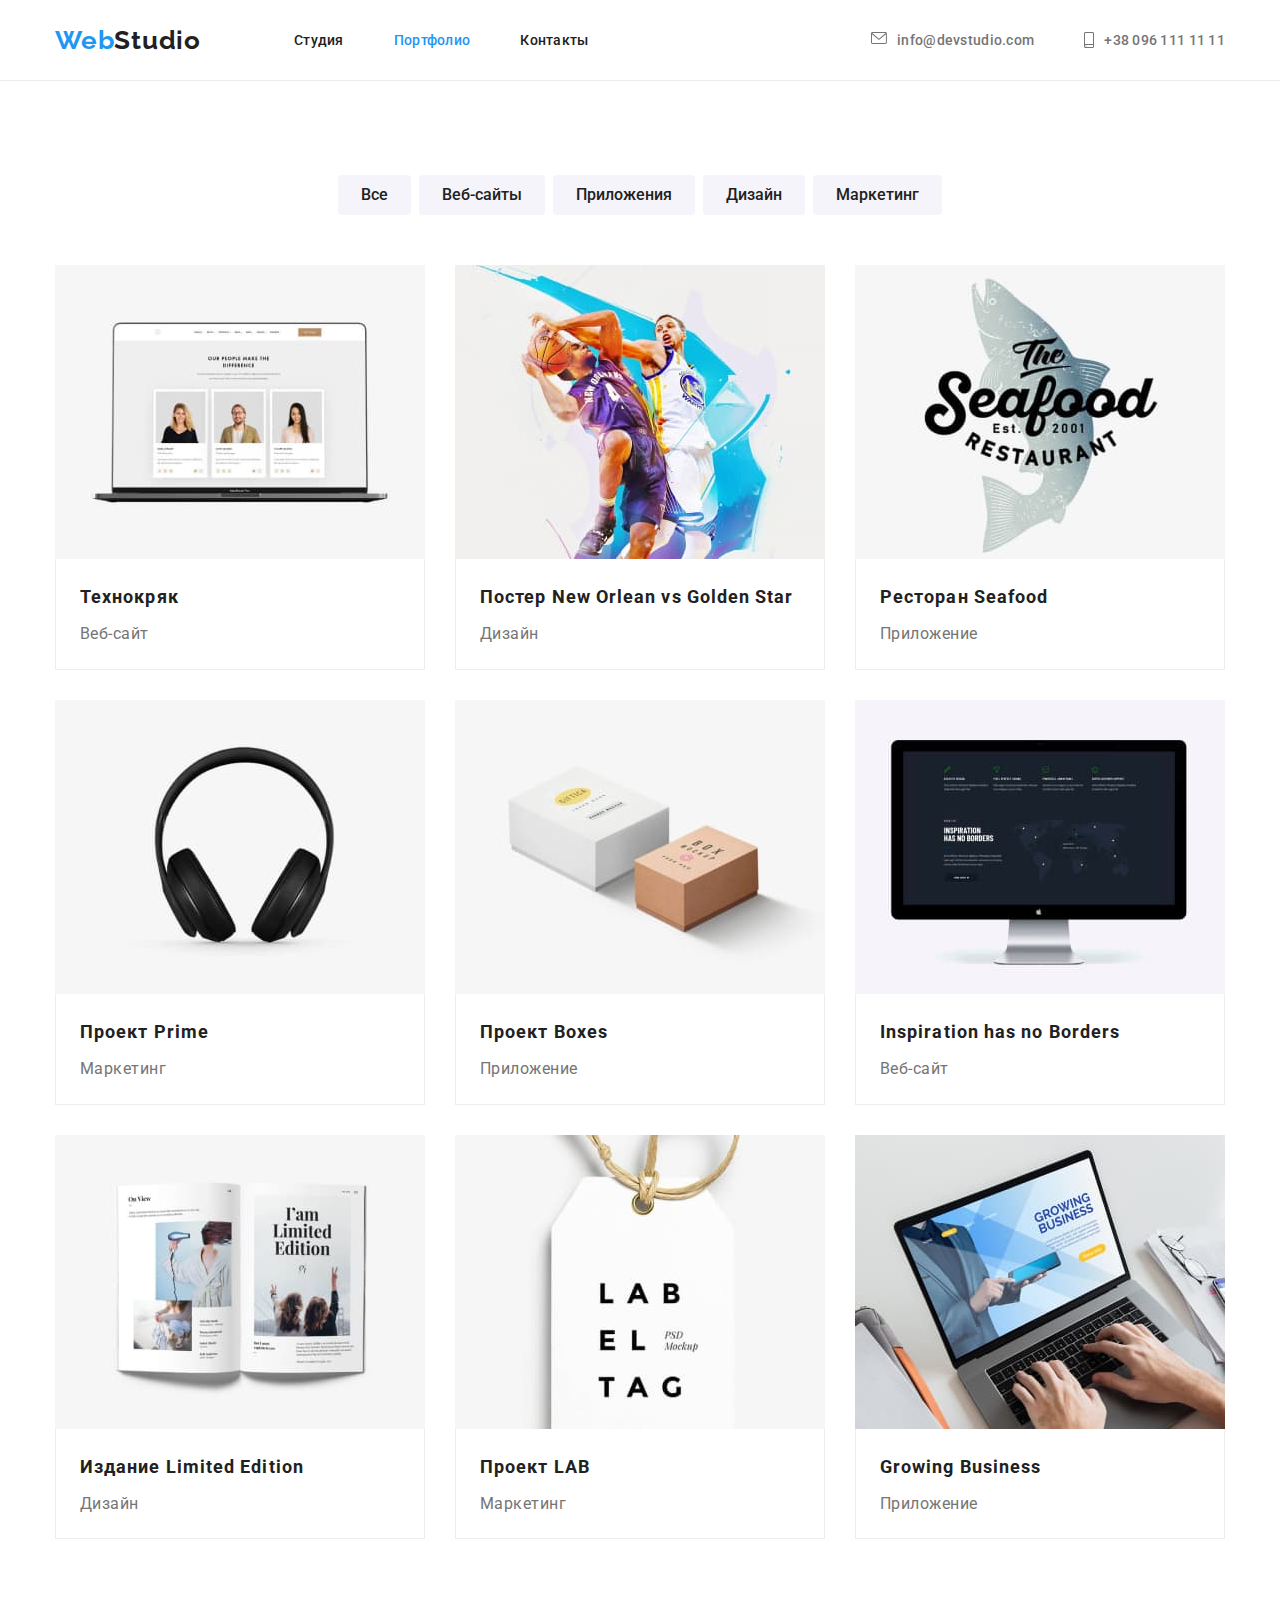
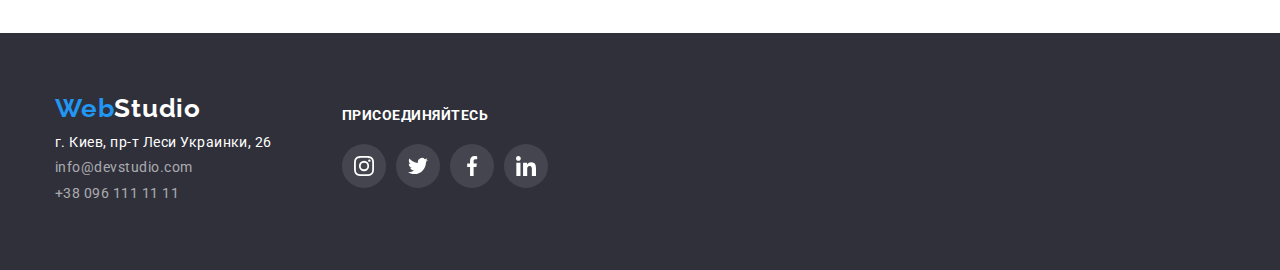
==== commit 74e78c30: "." ====
--- a/portfolio.html
+++ b/portfolio.html
@@ -20,8 +20,8 @@
             class="logo-header">Studio</span></a>
         <nav>
           <ul class="site-nav">
-            <li class="item-nav"><a href="./index.html" class="link current">Студия</a></li>
-            <li class="item-nav"><a href="./portfolio.html" class="link">Портфолио</a></li>
+            <li class="item-nav"><a href="./index.html" class="link">Студия</a></li>
+            <li class="item-nav"><a href="./portfolio.html" class="link current">Портфолио</a></li>
             <li class="item-nav"><a href="" class="link">Контакты</a></li>
           </ul>
         </nav>
